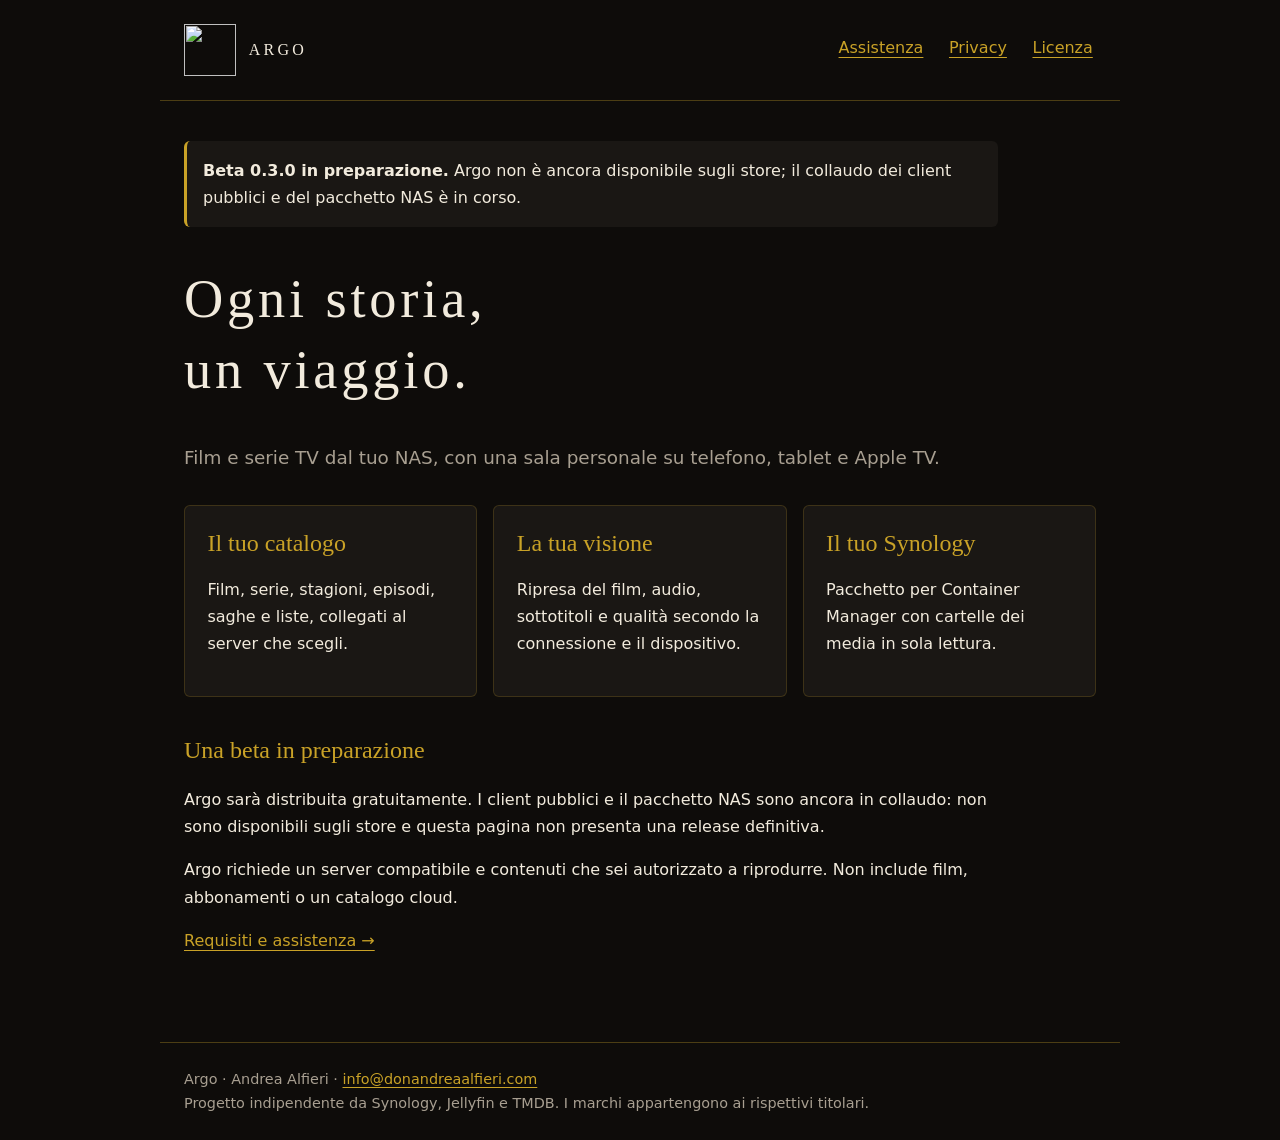
==== index.html @ e6ad8c9d "Pubblica pagine Argo approvate: assistenza, privacy e licenza" ====
<!doctype html><html lang="it"><head><meta charset="utf-8"><meta name="viewport" content="width=device-width, initial-scale=1"><meta name="referrer" content="no-referrer"><title>Il tuo NAS, il tuo cinema · Argo</title><link rel="icon" href="assets/argo-icon.svg" type="image/svg+xml"><link rel="stylesheet" href="style.css"></head><body><a class="skip" href="#contenuto">Vai al contenuto</a><header><a class="brand" href="index.html"><img src="assets/argo-icon.svg" alt="" width="52" height="52">ARGO</a><nav aria-label="Navigazione"><a href="supporto.html">Assistenza</a><a href="privacy.html">Privacy</a><a href="licenza.html">Licenza</a></nav></header><main id="contenuto"><p class="draft"><strong>Beta 0.3.0 in preparazione.</strong> Argo non è ancora disponibile sugli store; il collaudo dei client pubblici e del pacchetto NAS è in corso.</p><h1>Ogni storia,<br>un viaggio.</h1><p class="lead">Film e serie TV dal tuo NAS, con una sala personale su telefono, tablet e Apple TV.</p><div class="cards"><section class="card"><h2>Il tuo catalogo</h2><p>Film, serie, stagioni, episodi, saghe e liste, collegati al server che scegli.</p></section><section class="card"><h2>La tua visione</h2><p>Ripresa del film, audio, sottotitoli e qualità secondo la connessione e il dispositivo.</p></section><section class="card"><h2>Il tuo Synology</h2><p>Pacchetto per Container Manager con cartelle dei media in sola lettura.</p></section></div><h2>Una beta in preparazione</h2><p>Argo sarà distribuita gratuitamente. I client pubblici e il pacchetto NAS sono ancora in collaudo: non sono disponibili sugli store e questa pagina non presenta una release definitiva.</p><p>Argo richiede un server compatibile e contenuti che sei autorizzato a riprodurre. Non include film, abbonamenti o un catalogo cloud.</p><p><a href="supporto.html">Requisiti e assistenza →</a></p></main><footer>Argo · Andrea Alfieri · <a href="mailto:info@donandreaalfieri.com">info@donandreaalfieri.com</a><br>Progetto indipendente da Synology, Jellyfin e TMDB. I marchi appartengono ai rispettivi titolari.</footer></body></html>
---- style.css ----
@font-face{font-family:Cinzel;src:url(assets/fonts/cinzel.ttf) format("truetype");font-display:swap}@font-face{font-family:Inter;src:url(assets/fonts/inter.ttf) format("truetype");font-display:swap}:root{color-scheme:dark;--bg:#0E0C0A;--surface:#1A1714;--accent:#C8553D;--gold:#C9A227;--text:#F2EBDD;--muted:#A89F91;--space:1.5rem;--radius:6px}*{box-sizing:border-box}body{margin:0;background:var(--bg);color:var(--text);font:1rem/1.7 Inter,system-ui,sans-serif}a{color:var(--gold);text-underline-offset:.22em}a:focus-visible{outline:2px solid var(--gold);outline-offset:5px}header,main,footer{width:min(960px,100%);margin:auto;padding:var(--space)}header{display:flex;align-items:center;gap:1rem;flex-wrap:wrap;border-bottom:1px solid #C9A22755}.brand{display:flex;align-items:center;gap:.8rem;color:var(--text);font-family:Cinzel;letter-spacing:.2em;text-decoration:none}.brand img{width:52px;height:52px}nav{margin-left:auto;display:flex;gap:1.2rem;flex-wrap:wrap}nav a{padding:.4rem .2rem;min-height:44px}h1,h2{font-family:Cinzel;font-weight:500;line-height:1.3}h1{font-size:clamp(2rem,6vw,3.4rem);letter-spacing:.07em}h2{margin-top:2.4rem;color:var(--gold)}.lead{font-size:1.15rem;color:var(--muted);max-width:65ch}.draft{padding:1rem;border-left:3px solid var(--gold);background:var(--surface);border-radius:var(--radius)}.cards{display:grid;grid-template-columns:repeat(auto-fit,minmax(min(100%,250px),1fr));gap:1rem;margin:2rem 0}.card{padding:1.4rem;background:var(--surface);border:1px solid #C9A22733;border-radius:var(--radius)}.card h2{margin:0 0 1rem}.card a{display:inline-block;padding:.5rem 0}details{margin:1rem 0;padding:1rem;background:var(--surface);border:1px solid #C9A22733;border-radius:var(--radius)}summary{cursor:pointer;min-height:44px;display:list-item;padding:.4rem 0;font-weight:600}summary:focus-visible{outline:2px solid var(--gold);outline-offset:4px}p,li{max-width:80ch;overflow-wrap:anywhere}footer{margin-top:3rem;border-top:1px solid #C9A22755;color:var(--muted);font-size:.9rem}.skip{position:absolute;left:1rem;top:-100px}.skip:focus{top:1rem;background:var(--surface);padding:.6rem}code{font-family:monospace;color:var(--text)}@media(max-width:600px){nav{margin:0;width:100%}h1{margin-top:1.6rem}}
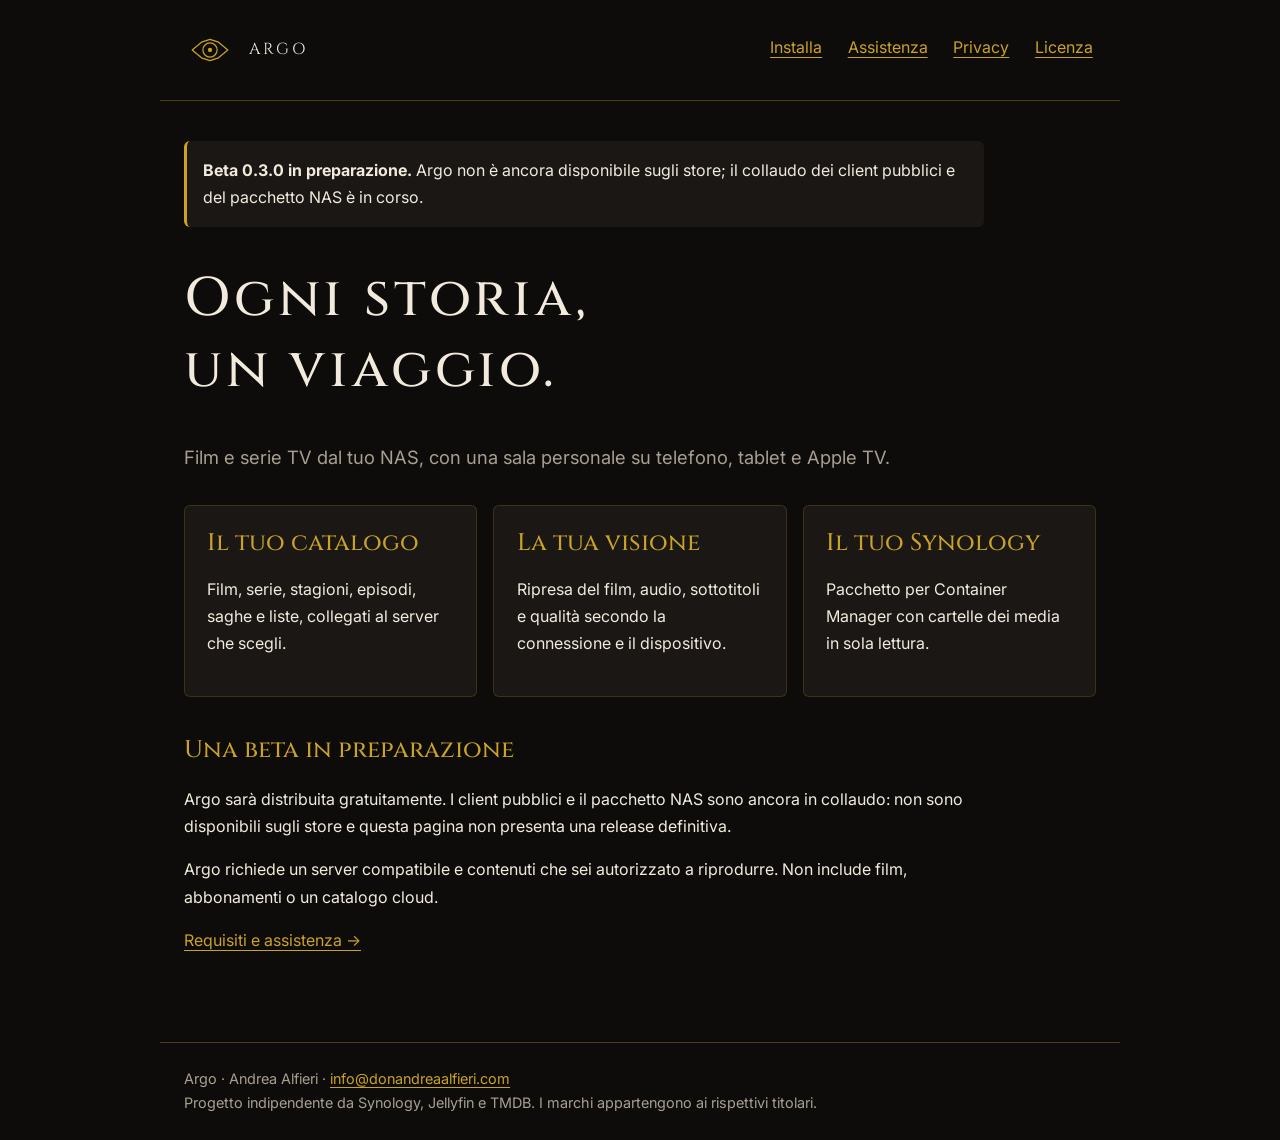
==== commit 42afb278: "Pagina «Installa»: Argo su qualunque NAS, marca per marca Passi per Synology, QNAP, UGREEN, Asustor," ====
--- a/index.html
+++ b/index.html
@@ -1 +1 @@
-<!doctype html><html lang="it"><head><meta charset="utf-8"><meta name="viewport" content="width=device-width, initial-scale=1"><meta name="referrer" content="no-referrer"><title>Il tuo NAS, il tuo cinema · Argo</title><link rel="icon" href="assets/argo-icon.svg" type="image/svg+xml"><link rel="stylesheet" href="style.css"></head><body><a class="skip" href="#contenuto">Vai al contenuto</a><header><a class="brand" href="index.html"><img src="assets/argo-icon.svg" alt="" width="52" height="52">ARGO</a><nav aria-label="Navigazione"><a href="supporto.html">Assistenza</a><a href="privacy.html">Privacy</a><a href="licenza.html">Licenza</a></nav></header><main id="contenuto"><p class="draft"><strong>Beta 0.3.0 in preparazione.</strong> Argo non è ancora disponibile sugli store; il collaudo dei client pubblici e del pacchetto NAS è in corso.</p><h1>Ogni storia,<br>un viaggio.</h1><p class="lead">Film e serie TV dal tuo NAS, con una sala personale su telefono, tablet e Apple TV.</p><div class="cards"><section class="card"><h2>Il tuo catalogo</h2><p>Film, serie, stagioni, episodi, saghe e liste, collegati al server che scegli.</p></section><section class="card"><h2>La tua visione</h2><p>Ripresa del film, audio, sottotitoli e qualità secondo la connessione e il dispositivo.</p></section><section class="card"><h2>Il tuo Synology</h2><p>Pacchetto per Container Manager con cartelle dei media in sola lettura.</p></section></div><h2>Una beta in preparazione</h2><p>Argo sarà distribuita gratuitamente. I client pubblici e il pacchetto NAS sono ancora in collaudo: non sono disponibili sugli store e questa pagina non presenta una release definitiva.</p><p>Argo richiede un server compatibile e contenuti che sei autorizzato a riprodurre. Non include film, abbonamenti o un catalogo cloud.</p><p><a href="supporto.html">Requisiti e assistenza →</a></p></main><footer>Argo · Andrea Alfieri · <a href="mailto:info@donandreaalfieri.com">info@donandreaalfieri.com</a><br>Progetto indipendente da Synology, Jellyfin e TMDB. I marchi appartengono ai rispettivi titolari.</footer></body></html>+<!doctype html><html lang="it"><head><meta charset="utf-8"><meta name="viewport" content="width=device-width, initial-scale=1"><meta name="referrer" content="no-referrer"><title>Il tuo NAS, il tuo cinema · Argo</title><link rel="icon" href="assets/argo-icon.svg" type="image/svg+xml"><link rel="stylesheet" href="style.css"></head><body><a class="skip" href="#contenuto">Vai al contenuto</a><header><a class="brand" href="index.html"><img src="assets/argo-icon.svg" alt="" width="52" height="52">ARGO</a><nav aria-label="Navigazione"><a href="installa.html">Installa</a><a href="supporto.html">Assistenza</a><a href="privacy.html">Privacy</a><a href="licenza.html">Licenza</a></nav></header><main id="contenuto"><p class="draft"><strong>Beta 0.3.0 in preparazione.</strong> Argo non è ancora disponibile sugli store; il collaudo dei client pubblici e del pacchetto NAS è in corso.</p><h1>Ogni storia,<br>un viaggio.</h1><p class="lead">Film e serie TV dal tuo NAS, con una sala personale su telefono, tablet e Apple TV.</p><div class="cards"><section class="card"><h2>Il tuo catalogo</h2><p>Film, serie, stagioni, episodi, saghe e liste, collegati al server che scegli.</p></section><section class="card"><h2>La tua visione</h2><p>Ripresa del film, audio, sottotitoli e qualità secondo la connessione e il dispositivo.</p></section><section class="card"><h2>Il tuo Synology</h2><p>Pacchetto per Container Manager con cartelle dei media in sola lettura.</p></section></div><h2>Una beta in preparazione</h2><p>Argo sarà distribuita gratuitamente. I client pubblici e il pacchetto NAS sono ancora in collaudo: non sono disponibili sugli store e questa pagina non presenta una release definitiva.</p><p>Argo richiede un server compatibile e contenuti che sei autorizzato a riprodurre. Non include film, abbonamenti o un catalogo cloud.</p><p><a href="supporto.html">Requisiti e assistenza →</a></p></main><footer>Argo · Andrea Alfieri · <a href="mailto:info@donandreaalfieri.com">info@donandreaalfieri.com</a><br>Progetto indipendente da Synology, Jellyfin e TMDB. I marchi appartengono ai rispettivi titolari.</footer></body></html>
--- a/style.css
+++ b/style.css
@@ -1 +1,3 @@
 @font-face{font-family:Cinzel;src:url(assets/fonts/cinzel.ttf) format("truetype");font-display:swap}@font-face{font-family:Inter;src:url(assets/fonts/inter.ttf) format("truetype");font-display:swap}:root{color-scheme:dark;--bg:#0E0C0A;--surface:#1A1714;--accent:#C8553D;--gold:#C9A227;--text:#F2EBDD;--muted:#A89F91;--space:1.5rem;--radius:6px}*{box-sizing:border-box}body{margin:0;background:var(--bg);color:var(--text);font:1rem/1.7 Inter,system-ui,sans-serif}a{color:var(--gold);text-underline-offset:.22em}a:focus-visible{outline:2px solid var(--gold);outline-offset:5px}header,main,footer{width:min(960px,100%);margin:auto;padding:var(--space)}header{display:flex;align-items:center;gap:1rem;flex-wrap:wrap;border-bottom:1px solid #C9A22755}.brand{display:flex;align-items:center;gap:.8rem;color:var(--text);font-family:Cinzel;letter-spacing:.2em;text-decoration:none}.brand img{width:52px;height:52px}nav{margin-left:auto;display:flex;gap:1.2rem;flex-wrap:wrap}nav a{padding:.4rem .2rem;min-height:44px}h1,h2{font-family:Cinzel;font-weight:500;line-height:1.3}h1{font-size:clamp(2rem,6vw,3.4rem);letter-spacing:.07em}h2{margin-top:2.4rem;color:var(--gold)}.lead{font-size:1.15rem;color:var(--muted);max-width:65ch}.draft{padding:1rem;border-left:3px solid var(--gold);background:var(--surface);border-radius:var(--radius)}.cards{display:grid;grid-template-columns:repeat(auto-fit,minmax(min(100%,250px),1fr));gap:1rem;margin:2rem 0}.card{padding:1.4rem;background:var(--surface);border:1px solid #C9A22733;border-radius:var(--radius)}.card h2{margin:0 0 1rem}.card a{display:inline-block;padding:.5rem 0}details{margin:1rem 0;padding:1rem;background:var(--surface);border:1px solid #C9A22733;border-radius:var(--radius)}summary{cursor:pointer;min-height:44px;display:list-item;padding:.4rem 0;font-weight:600}summary:focus-visible{outline:2px solid var(--gold);outline-offset:4px}p,li{max-width:80ch;overflow-wrap:anywhere}footer{margin-top:3rem;border-top:1px solid #C9A22755;color:var(--muted);font-size:.9rem}.skip{position:absolute;left:1rem;top:-100px}.skip:focus{top:1rem;background:var(--surface);padding:.6rem}code{font-family:monospace;color:var(--text)}@media(max-width:600px){nav{margin:0;width:100%}h1{margin-top:1.6rem}}
+
+pre{overflow-x:auto;max-width:100%;padding:14px;border-radius:12px;background:rgba(255,255,255,.06);font-size:.82rem;line-height:1.45}details ol{padding-left:1.3em}
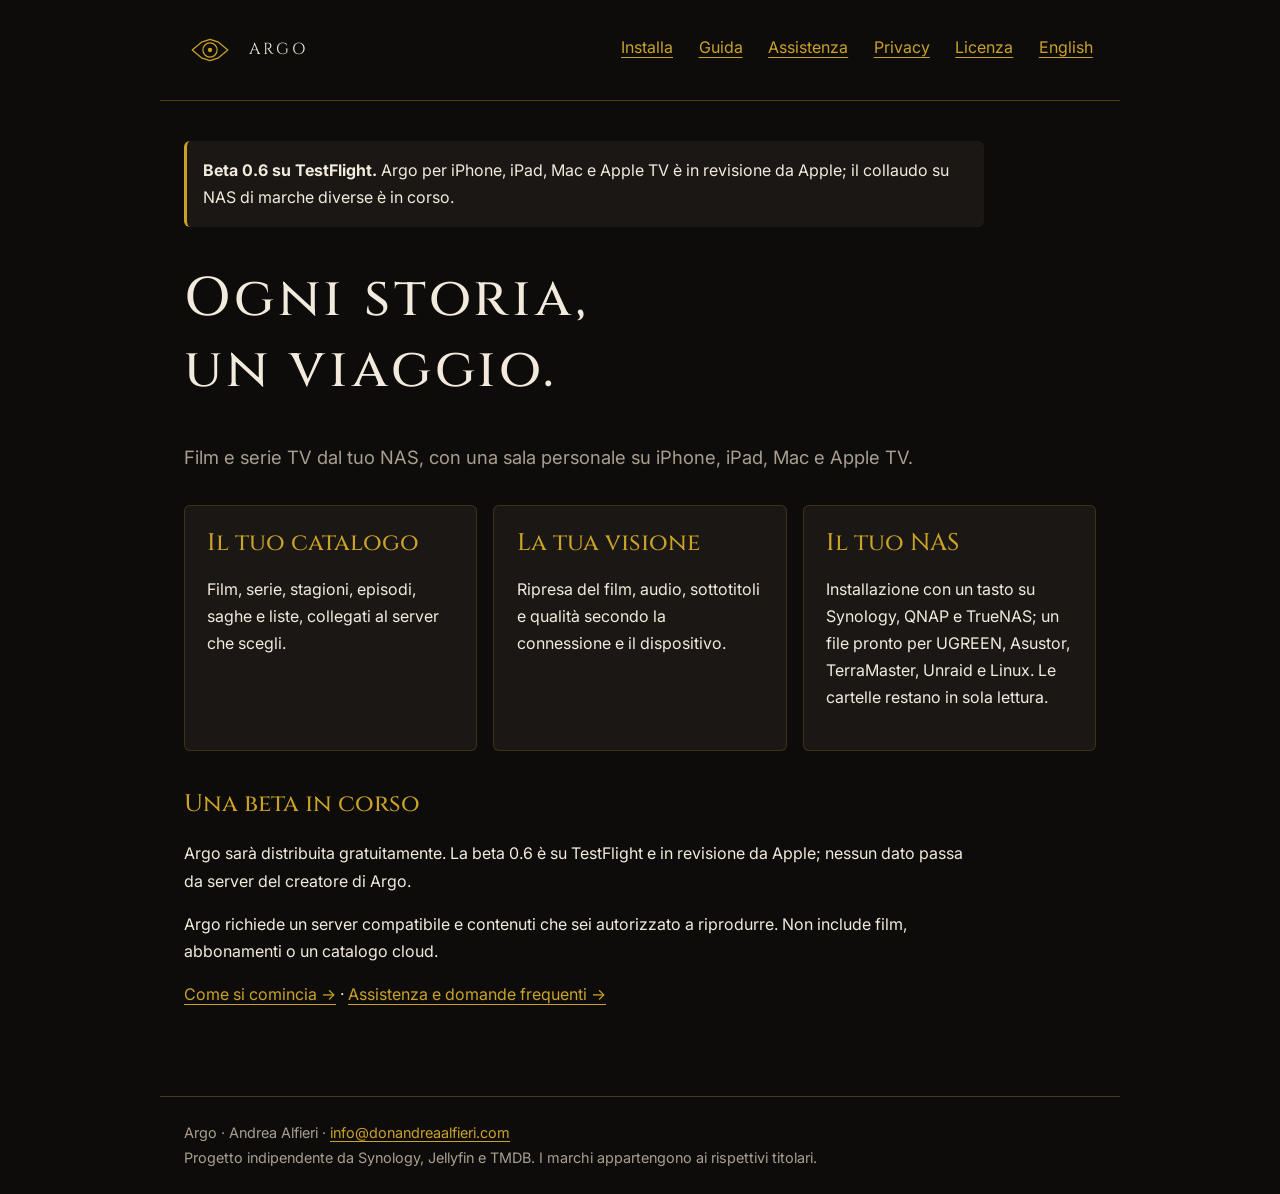
==== commit d5a66be8: "Sito: guida passo passo, «Se qualcosa non va», domande frequenti aggiornate alla 0.6 e pagine in ing" ====
--- a/index.html
+++ b/index.html
@@ -1 +1 @@
-<!doctype html><html lang="it"><head><meta charset="utf-8"><meta name="viewport" content="width=device-width, initial-scale=1"><meta name="referrer" content="no-referrer"><title>Il tuo NAS, il tuo cinema · Argo</title><link rel="icon" href="assets/argo-icon.svg" type="image/svg+xml"><link rel="stylesheet" href="style.css"></head><body><a class="skip" href="#contenuto">Vai al contenuto</a><header><a class="brand" href="index.html"><img src="assets/argo-icon.svg" alt="" width="52" height="52">ARGO</a><nav aria-label="Navigazione"><a href="installa.html">Installa</a><a href="supporto.html">Assistenza</a><a href="privacy.html">Privacy</a><a href="licenza.html">Licenza</a></nav></header><main id="contenuto"><p class="draft"><strong>Beta 0.3.0 in preparazione.</strong> Argo non è ancora disponibile sugli store; il collaudo dei client pubblici e del pacchetto NAS è in corso.</p><h1>Ogni storia,<br>un viaggio.</h1><p class="lead">Film e serie TV dal tuo NAS, con una sala personale su telefono, tablet e Apple TV.</p><div class="cards"><section class="card"><h2>Il tuo catalogo</h2><p>Film, serie, stagioni, episodi, saghe e liste, collegati al server che scegli.</p></section><section class="card"><h2>La tua visione</h2><p>Ripresa del film, audio, sottotitoli e qualità secondo la connessione e il dispositivo.</p></section><section class="card"><h2>Il tuo Synology</h2><p>Pacchetto per Container Manager con cartelle dei media in sola lettura.</p></section></div><h2>Una beta in preparazione</h2><p>Argo sarà distribuita gratuitamente. I client pubblici e il pacchetto NAS sono ancora in collaudo: non sono disponibili sugli store e questa pagina non presenta una release definitiva.</p><p>Argo richiede un server compatibile e contenuti che sei autorizzato a riprodurre. Non include film, abbonamenti o un catalogo cloud.</p><p><a href="supporto.html">Requisiti e assistenza →</a></p></main><footer>Argo · Andrea Alfieri · <a href="mailto:info@donandreaalfieri.com">info@donandreaalfieri.com</a><br>Progetto indipendente da Synology, Jellyfin e TMDB. I marchi appartengono ai rispettivi titolari.</footer></body></html>+<!doctype html><html lang="it"><head><meta charset="utf-8"><meta name="viewport" content="width=device-width, initial-scale=1"><meta name="referrer" content="no-referrer"><title>Il tuo NAS, il tuo cinema · Argo</title><link rel="icon" href="assets/argo-icon.svg" type="image/svg+xml"><link rel="stylesheet" href="style.css"></head><body><a class="skip" href="#contenuto">Vai al contenuto</a><header><a class="brand" href="index.html"><img src="assets/argo-icon.svg" alt="" width="52" height="52">ARGO</a><nav aria-label="Navigazione"><a href="installa.html">Installa</a><a href="guida.html">Guida</a><a href="supporto.html">Assistenza</a><a href="privacy.html">Privacy</a><a href="licenza.html">Licenza</a><a href="en/index.html">English</a></nav></header><main id="contenuto"><p class="draft"><strong>Beta 0.6 su TestFlight.</strong> Argo per iPhone, iPad, Mac e Apple TV è in revisione da Apple; il collaudo su NAS di marche diverse è in corso.</p><h1>Ogni storia,<br>un viaggio.</h1><p class="lead">Film e serie TV dal tuo NAS, con una sala personale su iPhone, iPad, Mac e Apple TV.</p><div class="cards"><section class="card"><h2>Il tuo catalogo</h2><p>Film, serie, stagioni, episodi, saghe e liste, collegati al server che scegli.</p></section><section class="card"><h2>La tua visione</h2><p>Ripresa del film, audio, sottotitoli e qualità secondo la connessione e il dispositivo.</p></section><section class="card"><h2>Il tuo NAS</h2><p>Installazione con un tasto su Synology, QNAP e TrueNAS; un file pronto per UGREEN, Asustor, TerraMaster, Unraid e Linux. Le cartelle restano in sola lettura.</p></section></div><h2>Una beta in corso</h2><p>Argo sarà distribuita gratuitamente. La beta 0.6 è su TestFlight e in revisione da Apple; nessun dato passa da server del creatore di Argo.</p><p>Argo richiede un server compatibile e contenuti che sei autorizzato a riprodurre. Non include film, abbonamenti o un catalogo cloud.</p><p><a href="guida.html">Come si comincia →</a> · <a href="supporto.html">Assistenza e domande frequenti →</a></p></main><footer>Argo · Andrea Alfieri · <a href="mailto:info@donandreaalfieri.com">info@donandreaalfieri.com</a><br>Progetto indipendente da Synology, Jellyfin e TMDB. I marchi appartengono ai rispettivi titolari.</footer></body></html>
